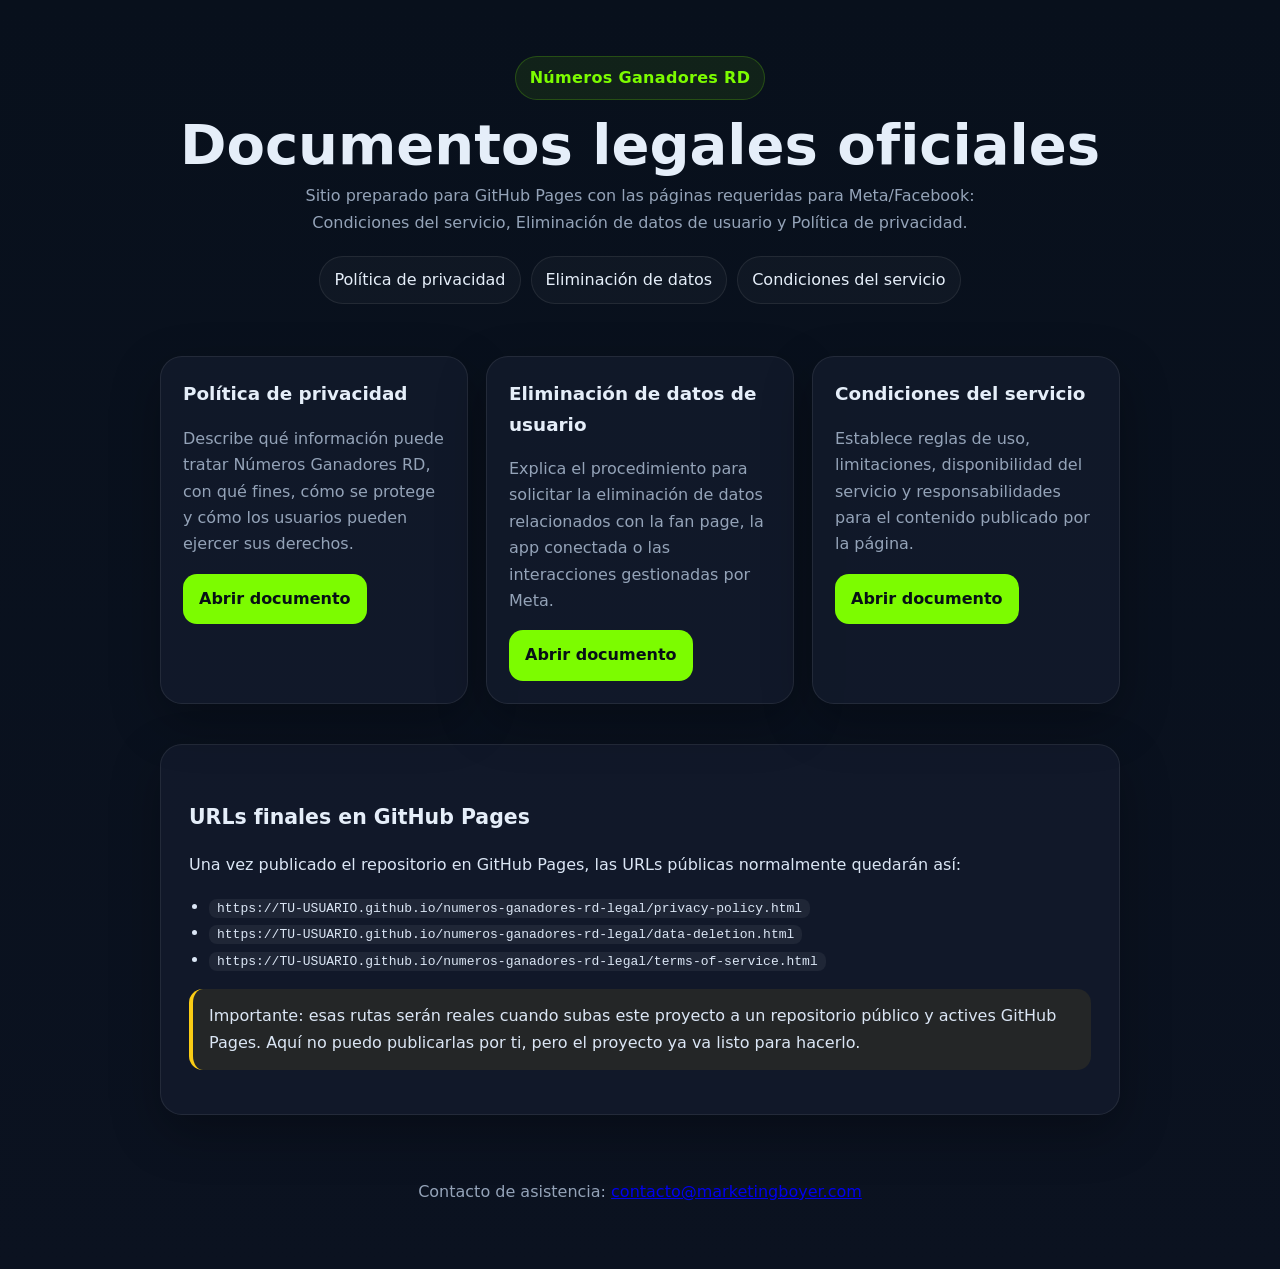
==== index.html @ cd5c0e3a "Add files via upload" ====
<!DOCTYPE html>
<html lang="es">
<head>
  <meta charset="UTF-8" />
  <meta name="viewport" content="width=device-width, initial-scale=1.0" />
  <meta name="description" content="Documentos legales oficiales de Números Ganadores RD para Facebook y GitHub Pages." />
  <title>Números Ganadores RD | Documentos legales</title>
  <link rel="stylesheet" href="styles.css" />
</head>
<body>
  <header class="hero container">
    <span class="badge">Números Ganadores RD</span>
    <h1>Documentos legales oficiales</h1>
    <p class="subtitle">Sitio preparado para GitHub Pages con las páginas requeridas para Meta/Facebook: Condiciones del servicio, Eliminación de datos de usuario y Política de privacidad.</p>
    <nav class="nav">
      <a href="privacy-policy.html">Política de privacidad</a>
      <a href="data-deletion.html">Eliminación de datos</a>
      <a href="terms-of-service.html">Condiciones del servicio</a>
    </nav>
  </header>

  <main class="container">
    <section class="grid">
      <article class="card">
        <h2>Política de privacidad</h2>
        <p>Describe qué información puede tratar Números Ganadores RD, con qué fines, cómo se protege y cómo los usuarios pueden ejercer sus derechos.</p>
        <a href="privacy-policy.html">Abrir documento</a>
      </article>
      <article class="card">
        <h2>Eliminación de datos de usuario</h2>
        <p>Explica el procedimiento para solicitar la eliminación de datos relacionados con la fan page, la app conectada o las interacciones gestionadas por Meta.</p>
        <a href="data-deletion.html">Abrir documento</a>
      </article>
      <article class="card">
        <h2>Condiciones del servicio</h2>
        <p>Establece reglas de uso, limitaciones, disponibilidad del servicio y responsabilidades para el contenido publicado por la página.</p>
        <a href="terms-of-service.html">Abrir documento</a>
      </article>
    </section>

    <section class="doc">
      <h2>URLs finales en GitHub Pages</h2>
      <p>Una vez publicado el repositorio en GitHub Pages, las URLs públicas normalmente quedarán así:</p>
      <ul>
        <li><code class="inline">https://TU-USUARIO.github.io/numeros-ganadores-rd-legal/privacy-policy.html</code></li>
        <li><code class="inline">https://TU-USUARIO.github.io/numeros-ganadores-rd-legal/data-deletion.html</code></li>
        <li><code class="inline">https://TU-USUARIO.github.io/numeros-ganadores-rd-legal/terms-of-service.html</code></li>
      </ul>
      <p class="notice">Importante: esas rutas serán reales cuando subas este proyecto a un repositorio público y actives GitHub Pages. Aquí no puedo publicarlas por ti, pero el proyecto ya va listo para hacerlo.</p>
    </section>
  </main>

  <footer class="container">
    <p>Contacto de asistencia: <a href="mailto:contacto@marketingboyer.com">contacto@marketingboyer.com</a></p>
  </footer>
</body>
</html>
---- styles.css ----
:root {
  --bg: #0b1220;
  --card: #121a2b;
  --muted: #94a3b8;
  --text: #e5eef9;
  --accent: #7CFC00;
  --accent-2: #facc15;
  --border: rgba(255,255,255,0.08);
  --shadow: 0 18px 50px rgba(0,0,0,0.28);
}
* { box-sizing: border-box; }
html { scroll-behavior: smooth; }
body {
  margin: 0;
  font-family: Inter, ui-sans-serif, system-ui, -apple-system, Segoe UI, Roboto, Arial, sans-serif;
  background: linear-gradient(180deg, #08101c 0%, #0b1220 100%);
  color: var(--text);
  line-height: 1.65;
}
.container {
  width: min(960px, calc(100% - 32px));
  margin: 0 auto;
}
header.hero {
  padding: 56px 0 24px;
  text-align: center;
}
.badge {
  display: inline-block;
  padding: 8px 14px;
  border-radius: 999px;
  background: rgba(124, 252, 0, 0.08);
  border: 1px solid rgba(124, 252, 0, 0.2);
  color: var(--accent);
  font-weight: 700;
  letter-spacing: .02em;
}
h1 {
  margin: 16px 0 8px;
  font-size: clamp(2rem, 5vw, 3.5rem);
  line-height: 1.05;
}
.subtitle {
  color: var(--muted);
  max-width: 760px;
  margin: 0 auto;
}
.grid {
  display: grid;
  grid-template-columns: repeat(auto-fit, minmax(240px, 1fr));
  gap: 18px;
  margin: 28px 0 40px;
}
.card, .doc {
  background: rgba(18, 26, 43, 0.9);
  border: 1px solid var(--border);
  border-radius: 22px;
  box-shadow: var(--shadow);
}
.card {
  padding: 22px;
}
.card h2 {
  margin-top: 0;
  font-size: 1.15rem;
}
.card p { color: var(--muted); }
.card a, .btn {
  display: inline-block;
  text-decoration: none;
  font-weight: 700;
  color: #071015;
  background: var(--accent);
  padding: 12px 16px;
  border-radius: 14px;
  transition: transform .15s ease, opacity .15s ease;
}
.card a:hover, .btn:hover { transform: translateY(-1px); opacity: .96; }
.doc {
  padding: 28px;
  margin: 0 auto 40px;
}
.doc h2 {
  margin-top: 28px;
  font-size: 1.28rem;
}
.doc h3 {
  margin-top: 22px;
  font-size: 1.02rem;
}
.doc p, .doc li { color: #dbe6f5; }
.doc ul { padding-left: 20px; }
.meta {
  display: flex;
  flex-wrap: wrap;
  gap: 12px;
  margin: 12px 0 0;
  color: var(--muted);
  font-size: .95rem;
}
.notice {
  border-left: 4px solid var(--accent-2);
  background: rgba(250, 204, 21, 0.08);
  padding: 14px 16px;
  border-radius: 14px;
}
.small { font-size: .95rem; color: var(--muted); }
footer {
  padding: 8px 0 48px;
  text-align: center;
  color: var(--muted);
}
.nav {
  display: flex;
  flex-wrap: wrap;
  justify-content: center;
  gap: 10px;
  margin: 20px 0 0;
}
.nav a {
  color: var(--text);
  text-decoration: none;
  padding: 10px 14px;
  border: 1px solid var(--border);
  border-radius: 999px;
  background: rgba(255,255,255,0.03);
}
.nav a:hover { border-color: rgba(124,252,0,0.35); }
code.inline {
  background: rgba(255,255,255,.06);
  padding: 2px 8px;
  border-radius: 8px;
}
@media (max-width: 640px) {
  header.hero { padding-top: 36px; }
  .doc, .card { border-radius: 18px; }
  .doc { padding: 20px; }
}
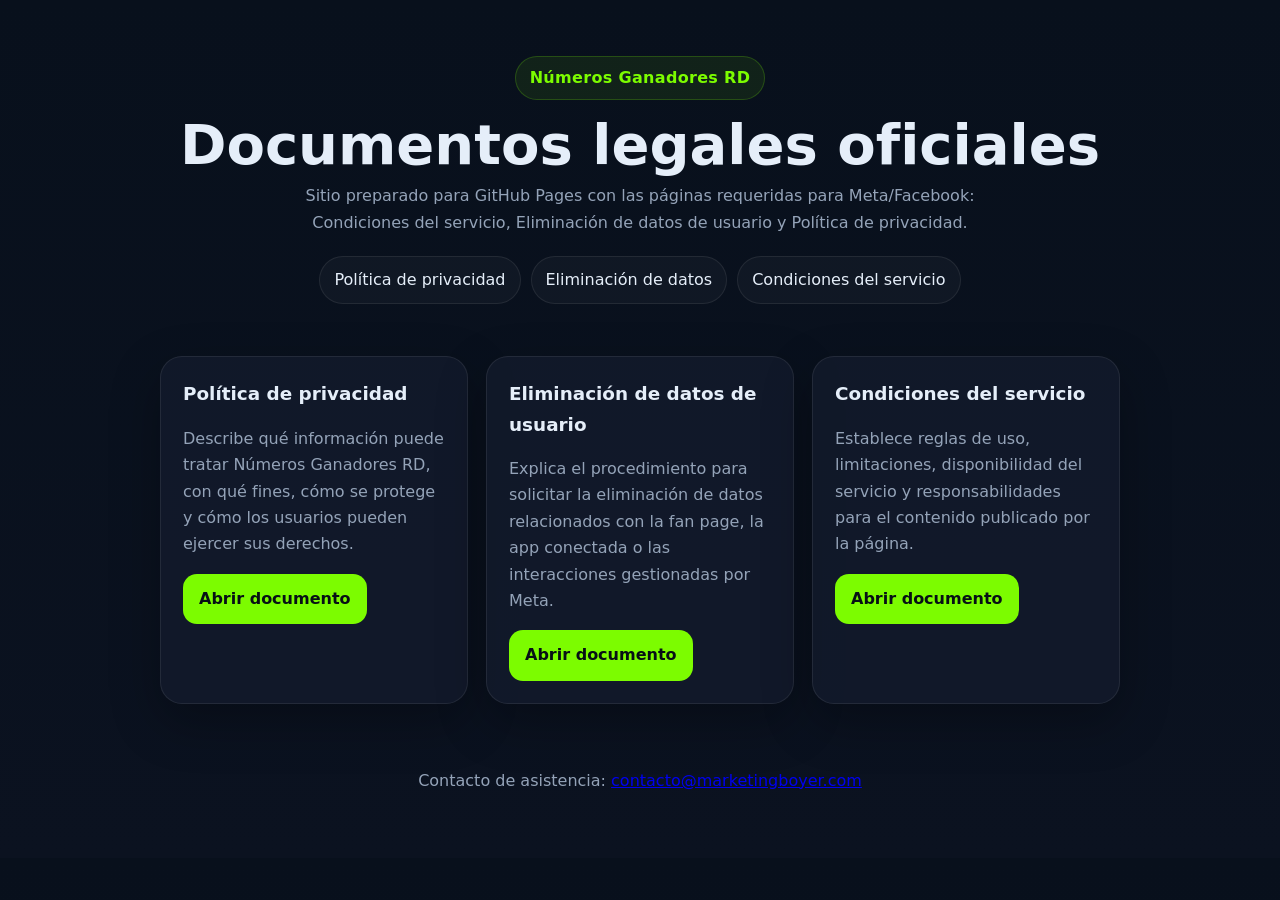
==== commit 34968981: "Delete section on GitHub Pages URLs Removed section about final URLs in GitHub Pages." ====
--- a/index.html
+++ b/index.html
@@ -38,16 +38,7 @@
       </article>
     </section>
 
-    <section class="doc">
-      <h2>URLs finales en GitHub Pages</h2>
-      <p>Una vez publicado el repositorio en GitHub Pages, las URLs públicas normalmente quedarán así:</p>
-      <ul>
-        <li><code class="inline">https://TU-USUARIO.github.io/numeros-ganadores-rd-legal/privacy-policy.html</code></li>
-        <li><code class="inline">https://TU-USUARIO.github.io/numeros-ganadores-rd-legal/data-deletion.html</code></li>
-        <li><code class="inline">https://TU-USUARIO.github.io/numeros-ganadores-rd-legal/terms-of-service.html</code></li>
-      </ul>
-      <p class="notice">Importante: esas rutas serán reales cuando subas este proyecto a un repositorio público y actives GitHub Pages. Aquí no puedo publicarlas por ti, pero el proyecto ya va listo para hacerlo.</p>
-    </section>
+  
   </main>
 
   <footer class="container">
